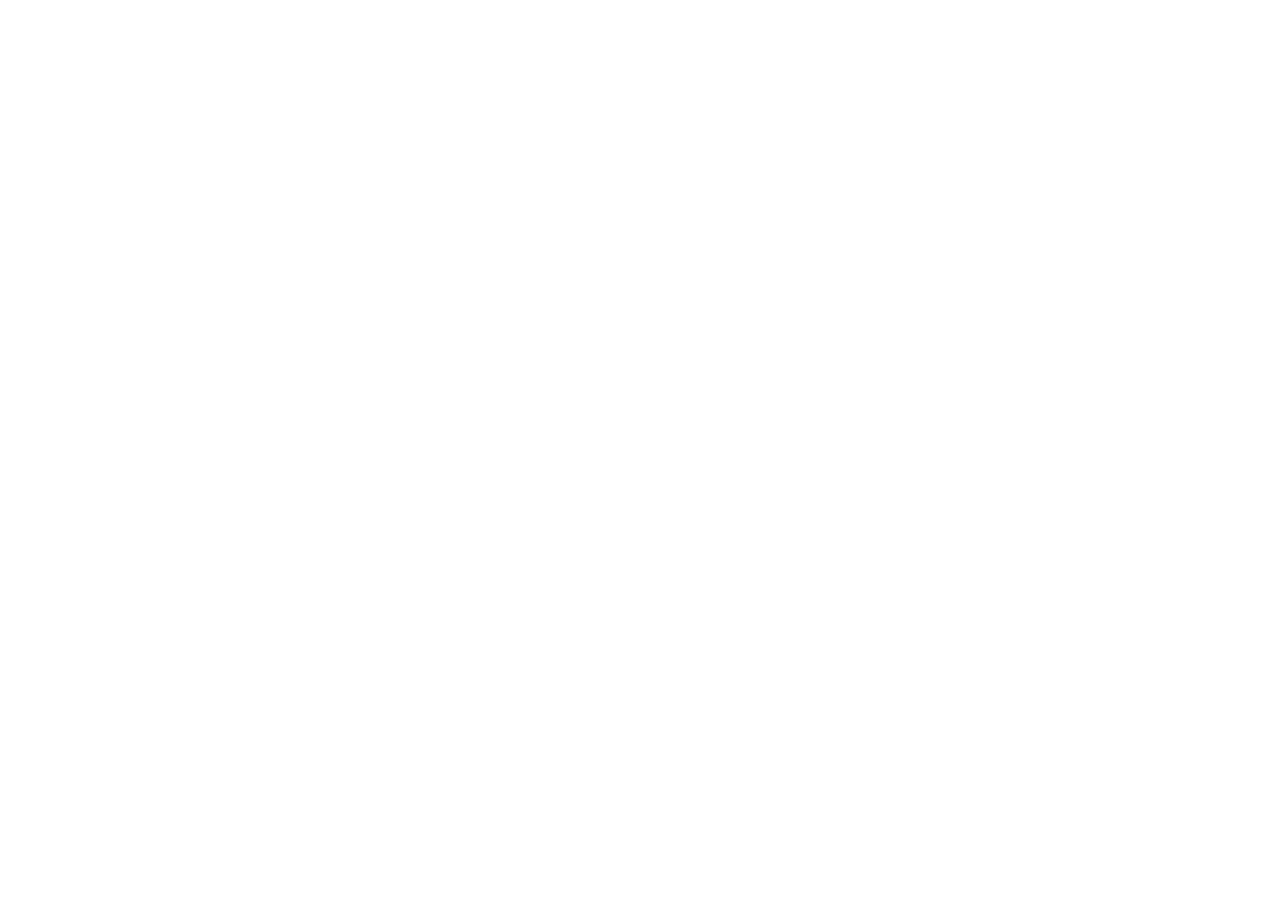
==== index.html @ 3f0053f1 "main page - created html" ====
<!DOCTYPE html>
<html lang="en">
<head>
    <meta charset="UTF-8">
    <meta name="viewport" content="width=device-width, initial-scale=1.0">
    <title>Document</title>
</head>
<body>
    
</body>
</html>
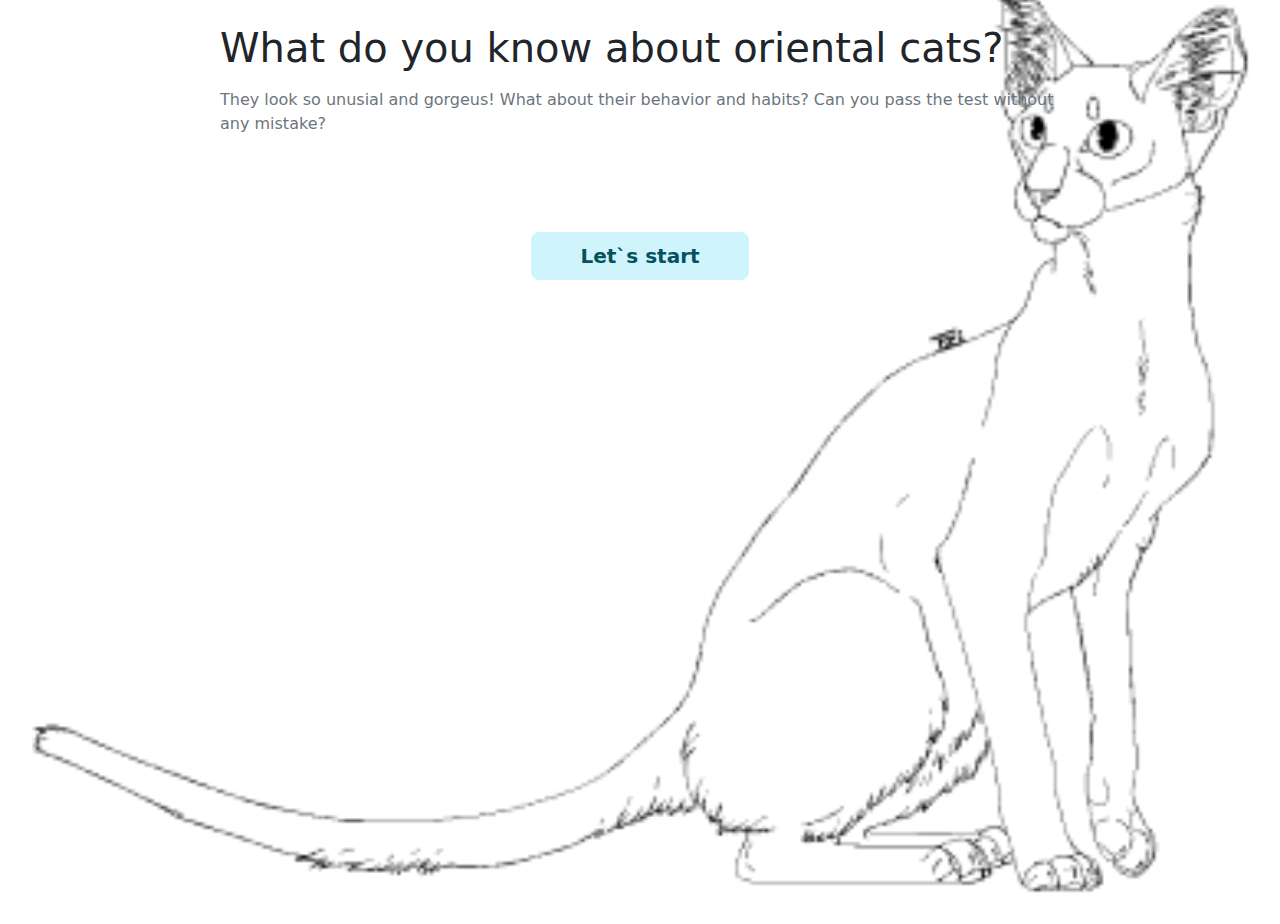
==== commit 41238326: "mobile startpage" ====
--- a/index.html
+++ b/index.html
@@ -1,11 +1,26 @@
 <!DOCTYPE html>
 <html lang="en">
+
 <head>
     <meta charset="UTF-8">
     <meta name="viewport" content="width=device-width, initial-scale=1.0">
-    <title>Document</title>
+    <title>Quiz</title>
+    <link rel="stylesheet" href="bootstrap.css">
+    <link rel="stylesheet" href="title.css">
 </head>
+
 <body>
-    
+    <div class="text-center">
+        <h1 class="mx-auto mt-4 mb-3 text-start">What do you know about oriental cats?</h1>
+        <p class="mx-auto text-secondary text-start pb-5 mb-0">They look so unusial and gorgeus! What about their
+            behavior and habits? Can you pass the test
+            without any mistake?</p>
+    </div>
+
+    <div class="text-center">
+        <button type="button" id="btn-info" class="btn_lightblue btn btn-info btn-lg my-5 px-5 mx-auto">
+            <strong>Let`s start</strong></button>
+    </div>
 </body>
+
 </html>--- a/title.css
+++ b/title.css
@@ -0,0 +1,63 @@
+@import url('https://fonts.googleapis.com/css2?family=Inter:wght@100..900&display=swap');
+
+.btn_lightblue {
+    background-color: var(--bs-info-bg-subtle);
+    border-color: var(--bs-info-bg-subtle);
+    color: var(--bs-info-text-emphasis);
+}
+
+body {
+    height: 100vh;
+    background-image: image-set(
+        url(images/oricat-startpage_mobile.webp) type("image/webp") 1x, 
+        url(images/oricat-startpage_mobile_2x.webp) type("image/webp") 2x, 
+        url(images/oricat-startpage_mobile.png) type("image/png") 1x, 
+        url(images/oricat-startpage_mobile_2x.png) type("image/png") 2x);
+    background-position: center bottom;
+    background-size: 100%;
+    background-repeat: no-repeat;
+}
+
+picture {
+    max-width: 100%;
+}
+
+img {
+    max-width: 100%;
+}
+
+@media (min-width: 200px) {
+    h1 {
+        width: 300px;
+    }
+
+    p {
+        width: 300px;
+    }
+
+    img {
+        max-width: 100%;
+    }
+}
+
+
+@media (min-width: 390px) {
+    h1 {
+        width: 350px;
+    }
+
+    p {
+        width: 350px;
+    }
+}
+
+
+@media (min-width: 1024px) {
+    h1 {
+        width: 840px;
+    }
+
+    p {
+        width: 840px;
+    }
+}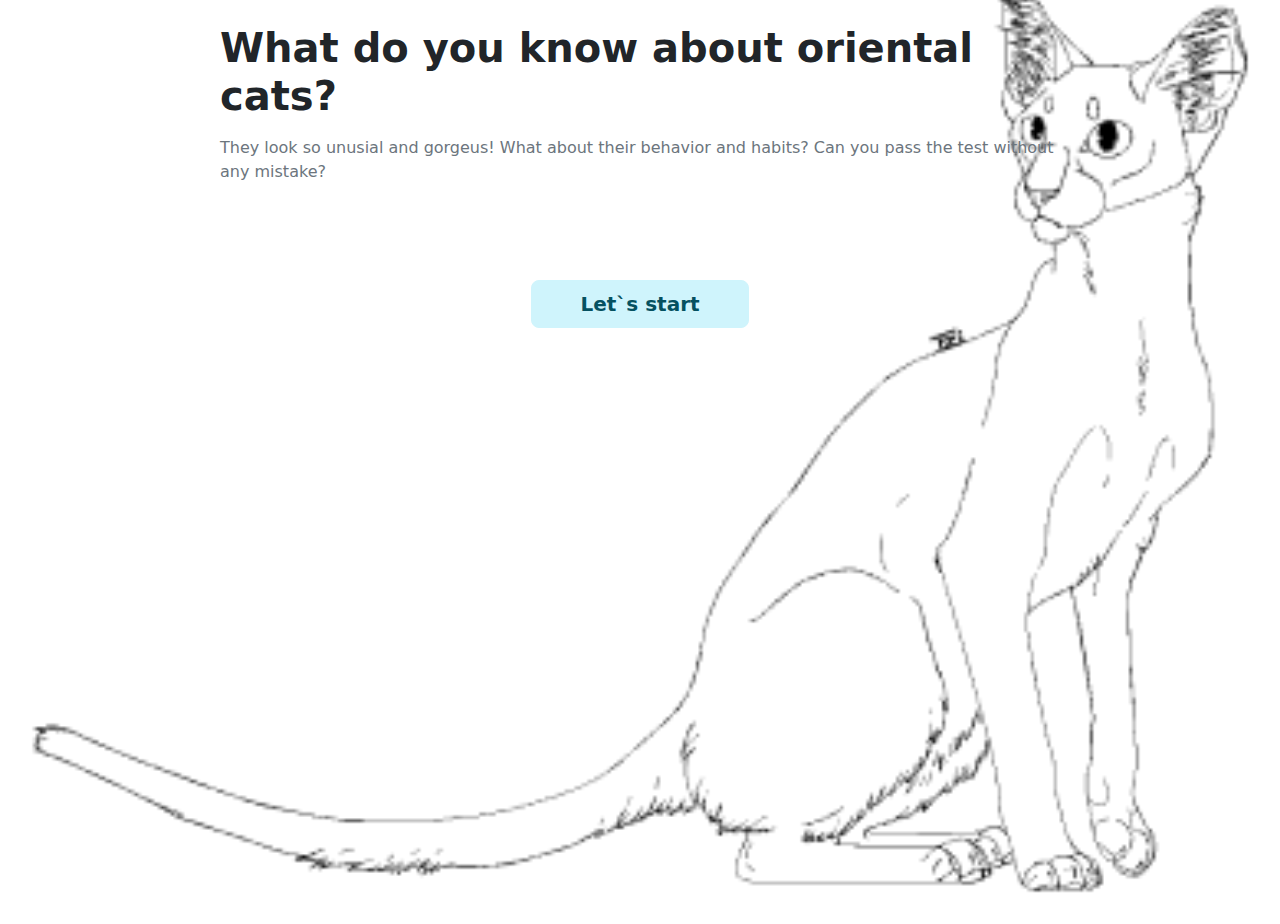
==== commit 0ff91921: "review fixes" ====
--- a/index.html
+++ b/index.html
@@ -19,7 +19,7 @@
 
     <div class="text-center">
         <button type="button" id="btn-info" class="btn_lightblue btn btn-info btn-lg my-5 px-5 mx-auto">
-            <strong>Let`s start</strong></button>
+        Let`s start</button>
     </div>
 </body>
 
--- a/title.css
+++ b/title.css
@@ -4,6 +4,14 @@
     background-color: var(--bs-info-bg-subtle);
     border-color: var(--bs-info-bg-subtle);
     color: var(--bs-info-text-emphasis);
+}
+
+h1 {
+    font-weight: bold;
+}
+
+.btn {
+    --bs-btn-font-weight: 700;
 }
 
 body {
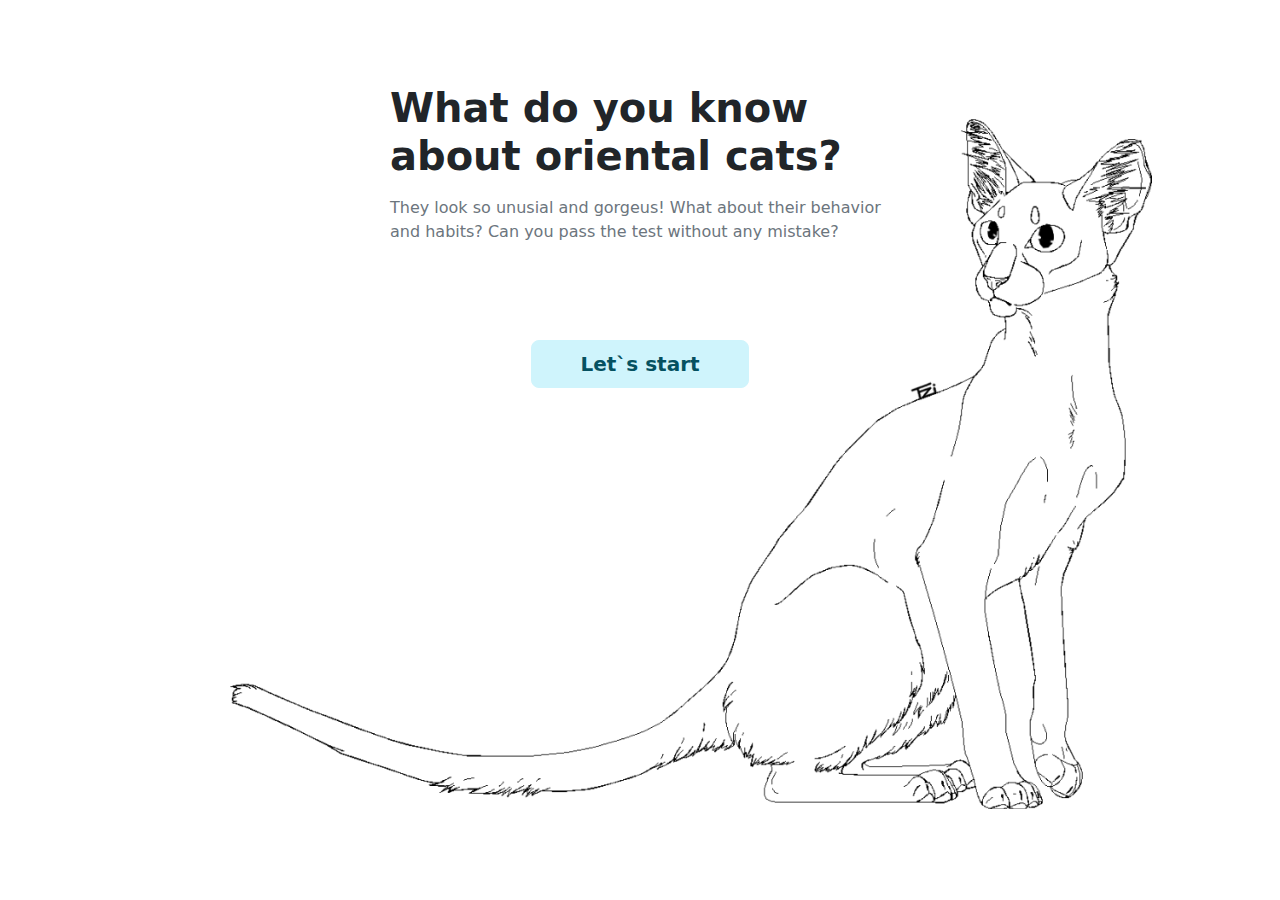
==== commit 277685a3: "desktop version" ====
--- a/index.html
+++ b/index.html
@@ -10,17 +10,13 @@
 </head>
 
 <body>
-    <div class="text-center">
-        <h1 class="mx-auto mt-4 mb-3 text-start">What do you know about oriental cats?</h1>
-        <p class="mx-auto text-secondary text-start pb-5 mb-0">They look so unusial and gorgeus! What about their
-            behavior and habits? Can you pass the test
-            without any mistake?</p>
-    </div>
+    <h1 class="mx-auto mt-4 mb-3 text-start">What do you know about oriental cats?</h1>
+    <p class="mx-auto text-secondary text-start pb-5 mb-0">They look so unusial and gorgeus! What about their
+        behavior and habits? Can you pass the test
+        without any mistake?</p>
+        <button type="button" id="btn-info" class="btn_lightblue btn btn-info btn-lg my-5 px-5 button-center">
+            Let`s start</button>
 
-    <div class="text-center">
-        <button type="button" id="btn-info" class="btn_lightblue btn btn-info btn-lg my-5 px-5 mx-auto">
-        Let`s start</button>
-    </div>
 </body>
 
 </html>--- a/title.css
+++ b/title.css
@@ -34,7 +34,6 @@
     max-width: 100%;
 }
 
-@media (min-width: 200px) {
     h1 {
         width: 300px;
     }
@@ -46,7 +45,12 @@
     img {
         max-width: 100%;
     }
+
+.button-center {
+    display: block;
+    margin: 0 auto;
 }
+
 
 
 @media (min-width: 390px) {
@@ -61,11 +65,40 @@
 
 
 @media (min-width: 1024px) {
+
+    body {
+        background-image: image-set(
+            url(images/oricat-startpage_desktop.webp) type("image/webp") 1x, 
+            url(images/oricat-startpage_desktop_2x.webp) type("image/webp") 2x, 
+            url(images/oricat-startpage_desktop.png) type("image/png") 1x, 
+            url(images/oricat-startpage_desktop_2x.png) type("image/png") 2x);
+        background-position: center;
+        background-size: 80%;
+        background-repeat: no-repeat;
+        padding-top: 60px;
+    }
+
     h1 {
-        width: 840px;
+        width: 500px;
     }
 
     p {
-        width: 840px;
+        width: 500px;
     }
+
+}
+
+@media (min-width: 1440px) {
+body {
+    padding-top: 120px;
+}
+
+    h1 {
+        width: 800px;
+    }
+
+    p {
+        width: 800px;
+    }
+
 }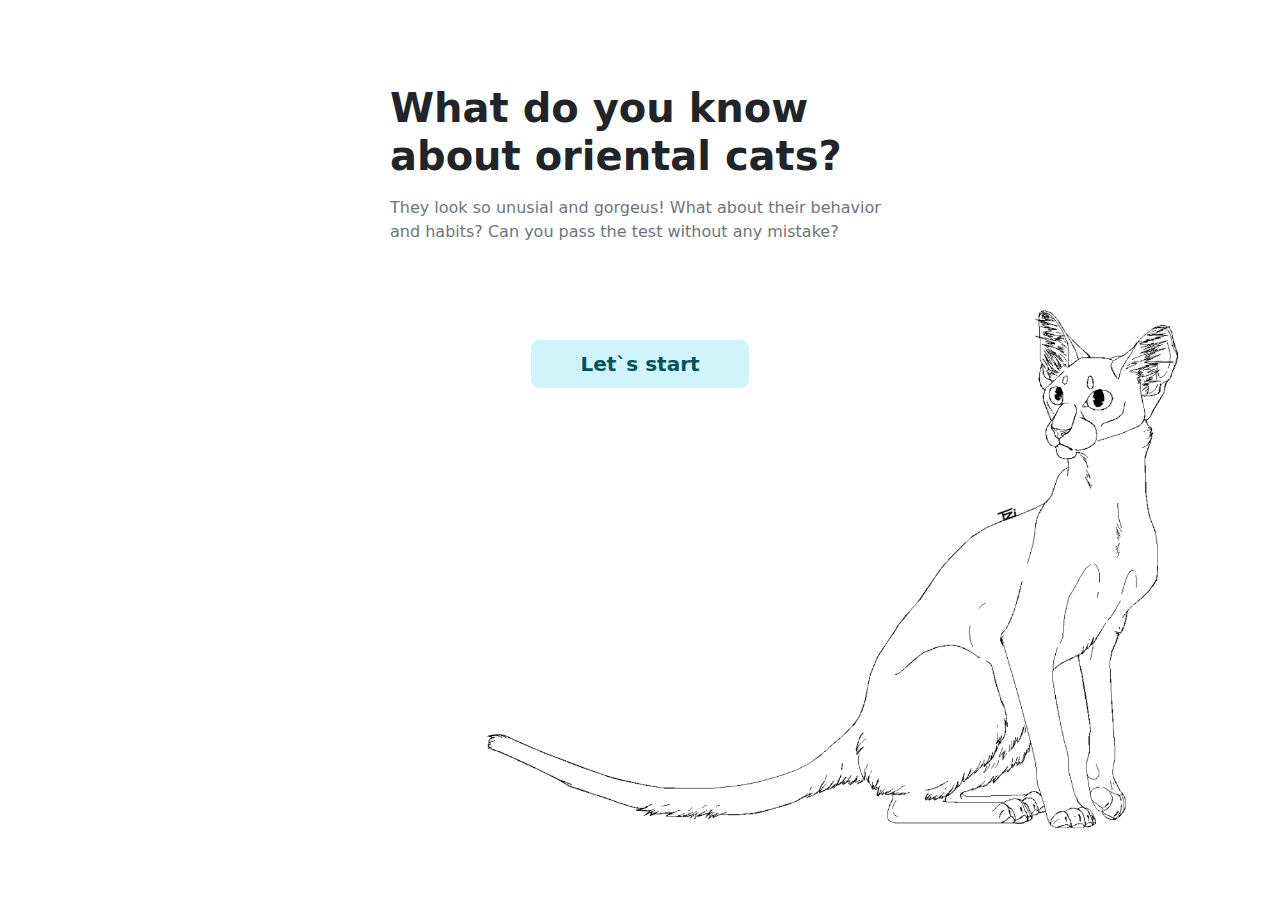
==== commit fcc0b7ef: "replased button with link" ====
--- a/index.html
+++ b/index.html
@@ -14,8 +14,7 @@
     <p class="mx-auto text-secondary text-start pb-5 mb-0">They look so unusial and gorgeus! What about their
         behavior and habits? Can you pass the test
         without any mistake?</p>
-        <button type="button" id="btn-info" class="btn_lightblue btn btn-info btn-lg my-5 px-5 button-center">
-            Let`s start</button>
+        <a href="questions.html" class="btn_lightblue btn btn-info btn-lg my-5 px-5 d-block mx-auto" style="width: fit-content;">Let`s start</a>
 
 </body>
 
--- a/title.css
+++ b/title.css
@@ -72,8 +72,8 @@
             url(images/oricat-startpage_desktop_2x.webp) type("image/webp") 2x, 
             url(images/oricat-startpage_desktop.png) type("image/png") 1x, 
             url(images/oricat-startpage_desktop_2x.png) type("image/png") 2x);
-        background-position: center;
-        background-size: 80%;
+        background-position: right 20% bottom 20%;
+        background-size: 60%;
         background-repeat: no-repeat;
         padding-top: 60px;
     }
